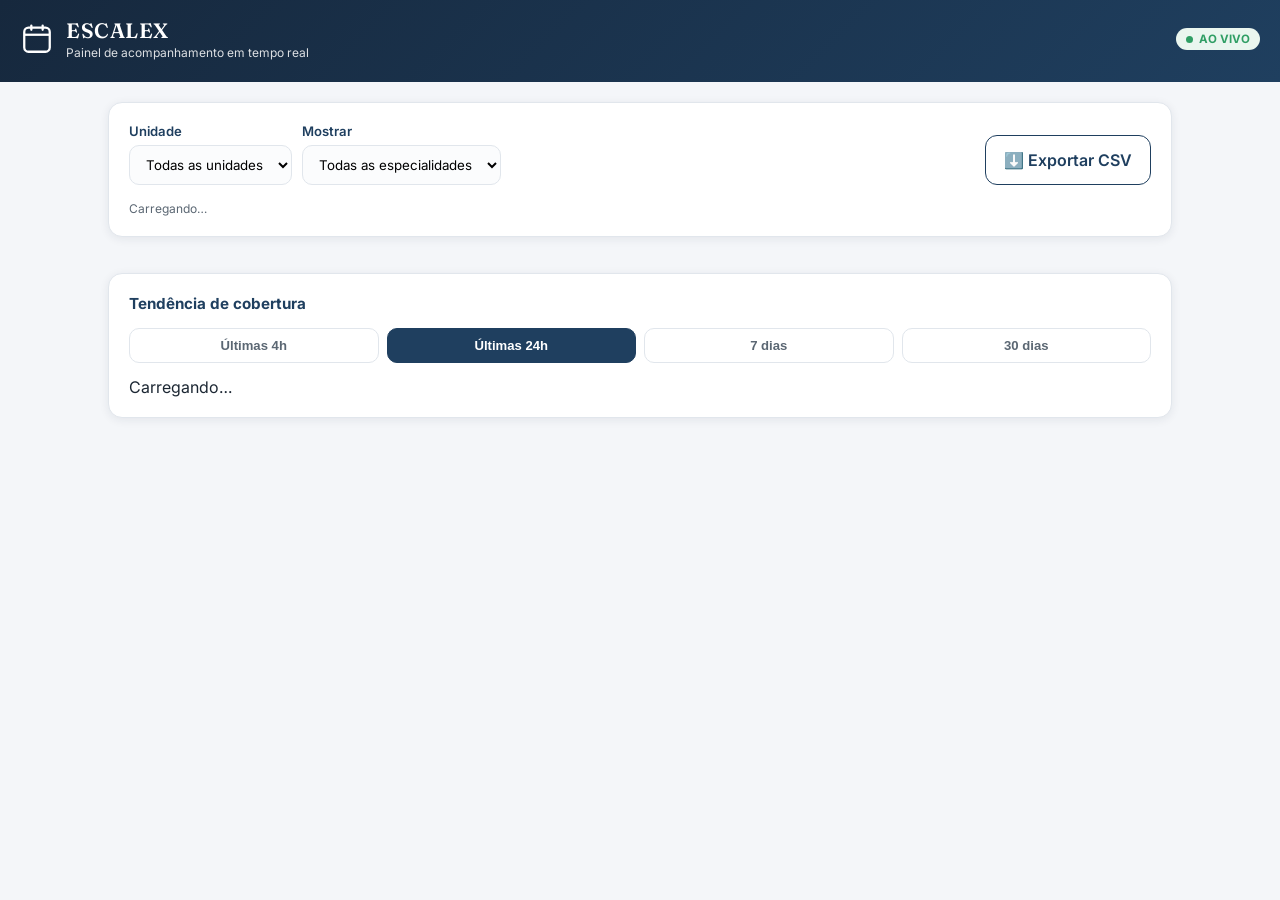
==== dashboard/index.html @ b5d01926 "Add files via upload" ====
<!DOCTYPE html>
<html lang="pt-BR">
<head>
<meta charset="UTF-8">
<meta name="viewport" content="width=device-width, initial-scale=1.0">
<title>Escalex — Painel em Tempo Real</title>
<link href="https://fonts.googleapis.com/css2?family=Fraunces:wght@600&family=Inter:wght@400;500;600;700&display=swap" rel="stylesheet">
<link rel="stylesheet" href="../assets/css/style.css">
<style>
  body { background: var(--bg); }
  .container { max-width: 1100px; }

  .live-badge {
    display:inline-flex; align-items:center; gap:6px;
    font-size:0.72rem; font-weight:700; color: var(--success);
    background:#eaf6ef; padding:4px 10px; border-radius:20px;
  }
  .live-dot { width:7px; height:7px; border-radius:50%; background: var(--success); animation: pulseLive 1.4s infinite; }
  @keyframes pulseLive { 0%,100% { opacity:1; } 50% { opacity:0.3; } }

  .filtros { display:flex; flex-wrap:wrap; gap:10px; align-items:flex-end; margin-bottom:16px; }
  .filtros .field { margin-bottom:0; min-width:160px; }
  .filtros select { width:100%; padding:10px 12px; border-radius:10px; border:1.5px solid var(--border); background:#fbfcfd; font-family: var(--font-body); }

  .grid-unidades { display:grid; grid-template-columns: repeat(auto-fill, minmax(280px, 1fr)); gap:14px; }
  .unidade-card { background:#fff; border:1px solid var(--border); border-radius:14px; padding:16px; box-shadow: var(--shadow-card); }
  .unidade-card .cabecalho-u { display:flex; justify-content:space-between; align-items:flex-start; margin-bottom:10px; }
  .unidade-card h3 { margin:0; font-size:1rem; color: var(--navy-900); font-family: var(--font-display); }
  .unidade-card .sem-registro-aviso { font-size:0.76rem; color: var(--danger); font-weight:600; margin-bottom:8px; }

  .esp-linha { display:flex; justify-content:space-between; align-items:center; padding:5px 0; font-size:0.85rem; border-bottom:1px dashed var(--border); }
  .esp-linha:last-child { border-bottom:none; }
  .esp-valor { font-weight:700; }
  .esp-valor.completo { color: var(--success); }
  .esp-valor.excedente { color: var(--warning); }
  .esp-valor.faltante { color: var(--danger); }
  .esp-valor.sem_registro { color: var(--ink-soft); }

  .periodo-tabs { display:flex; gap:8px; margin-bottom:14px; }
  .periodo-tabs button { flex:1; padding:9px; border-radius:10px; border:1.5px solid var(--border); background:#fff; font-size:0.82rem; font-weight:600; color: var(--ink-soft); cursor:pointer; }
  .periodo-tabs button.active { background: var(--navy-700); color:#fff; border-color: var(--navy-700); }

  .empty-state { text-align:center; padding:30px; color: var(--ink-soft); font-size:0.9rem; }
</style>
</head>
<body>

<div class="topbar" style="display:flex; justify-content:space-between; align-items:center;">
  <div style="display:flex; align-items:center; gap:12px;">
    <svg class="brand-icon" viewBox="0 0 24 24" fill="none" xmlns="http://www.w3.org/2000/svg">
      <rect x="3" y="4" width="18" height="17" rx="3" stroke="#fff" stroke-width="1.6"/>
      <path d="M3 9H21" stroke="#fff" stroke-width="1.6"/>
      <path d="M8 2.5V5.5M16 2.5V5.5" stroke="#fff" stroke-width="1.6" stroke-linecap="round"/>
    </svg>
    <div>
      <h1>ESCALEX</h1>
      <div class="subtitle">Painel de acompanhamento em tempo real</div>
    </div>
  </div>
  <span class="live-badge"><span class="live-dot"></span>AO VIVO</span>
</div>

<div class="container">
  <div class="card">
    <div class="filtros">
      <div class="field">
        <label for="filtroUnidade">Unidade</label>
        <select id="filtroUnidade"><option value="">Todas as unidades</option></select>
      </div>
      <div class="field">
        <label for="filtroStatus">Mostrar</label>
        <select id="filtroStatus">
          <option value="">Todas as especialidades</option>
          <option value="faltante">Só faltantes</option>
          <option value="excedente">Só excedentes</option>
          <option value="sem_registro">Só sem registro</option>
        </select>
      </div>
      <div class="field" style="margin-left:auto;">
        <button class="btn btn-secondary" id="btnExportarCsv" style="width:auto;">⬇️ Exportar CSV</button>
      </div>
    </div>
    <div class="hint" id="ultimaAtualizacao" style="margin-bottom:0;">Carregando…</div>
  </div>

  <div id="gridUnidades" class="grid-unidades"></div>

  <div class="card" style="margin-top:20px;">
    <h3 style="margin-top:0; font-size:0.95rem; color: var(--navy-700);">Tendência de cobertura</h3>
    <div class="periodo-tabs">
      <button data-periodo="4h">Últimas 4h</button>
      <button data-periodo="24h" class="active">Últimas 24h</button>
      <button data-periodo="7d">7 dias</button>
      <button data-periodo="30d">30 dias</button>
    </div>
    <div id="graficoTendencia">Carregando…</div>
  </div>
</div>

<script src="../assets/js/api.js"></script>
<script src="assets/js/dashboard.js"></script>
</body>
</html>
---- assets/css/style.css ----
/* Escalex — estilo compartilhado
   Paleta extraída da identidade visual enviada (navy + branco + acento do brasão) */

:root {
  --navy-900: #16283d;
  --navy-700: #1f3f5f;
  --navy-500: #2e5c86;
  --blue-accent: #4f8fc4;
  --sun-gold: #e8ac1f;      /* do sol no brasão de PE */
  --bg: #f4f6f9;
  --surface: #ffffff;
  --ink: #1c2733;
  --ink-soft: #5b6773;
  --border: #e1e6ec;
  --success: #2f9e64;
  --warning: #d9822b;
  --danger: #c94545;

  --font-display: 'Fraunces', Georgia, serif;
  --font-body: 'Inter', -apple-system, BlinkMacSystemFont, 'Segoe UI', sans-serif;

  --radius: 14px;
  --shadow-card: 0 2px 10px rgba(22, 40, 61, 0.08);
}

* { box-sizing: border-box; }

body {
  margin: 0;
  font-family: var(--font-body);
  background: var(--bg);
  color: var(--ink);
  -webkit-tap-highlight-color: transparent;
}

.topbar {
  background: linear-gradient(135deg, var(--navy-900), var(--navy-700));
  color: #fff;
  padding: 18px 20px 22px;
  display: flex;
  align-items: center;
  gap: 12px;
}

.topbar .brand-icon {
  width: 34px;
  height: 34px;
  flex-shrink: 0;
}

.topbar h1 {
  font-family: var(--font-display);
  font-size: 1.3rem;
  font-weight: 600;
  margin: 0;
  letter-spacing: 0.5px;
}

.topbar .subtitle {
  font-size: 0.75rem;
  opacity: 0.85;
  margin-top: 2px;
}

.container {
  max-width: 480px;
  margin: 0 auto;
  padding: 20px 18px 90px;
}

.card {
  background: var(--surface);
  border-radius: var(--radius);
  box-shadow: var(--shadow-card);
  border: 1px solid var(--border);
  padding: 20px;
  margin-bottom: 16px;
}

.field {
  margin-bottom: 16px;
}

.field label {
  display: block;
  font-size: 0.82rem;
  font-weight: 600;
  color: var(--navy-700);
  margin-bottom: 6px;
}

.field input[type="text"],
.field input[type="password"],
.field input[type="number"],
.field textarea {
  width: 100%;
  padding: 12px 14px;
  border: 1.5px solid var(--border);
  border-radius: 10px;
  font-size: 1rem;
  font-family: var(--font-body);
  background: #fbfcfd;
  transition: border-color 0.15s;
}

.field input:focus,
.field textarea:focus {
  outline: none;
  border-color: var(--blue-accent);
  background: #fff;
}

.field.readonly input {
  background: #eef1f4;
  color: var(--ink-soft);
  border-style: dashed;
}

.hint {
  font-size: 0.75rem;
  color: var(--ink-soft);
  margin-top: 4px;
}

.hint.previous {
  color: var(--blue-accent);
  font-weight: 500;
}

.btn {
  display: inline-flex;
  align-items: center;
  justify-content: center;
  gap: 8px;
  width: 100%;
  padding: 14px 18px;
  border-radius: 12px;
  border: none;
  font-size: 1rem;
  font-weight: 600;
  font-family: var(--font-body);
  cursor: pointer;
  transition: transform 0.08s, opacity 0.15s;
}

.btn:active { transform: scale(0.98); }

.btn-primary {
  background: var(--navy-700);
  color: #fff;
}
.btn-primary:hover { background: var(--navy-900); }

.btn-secondary {
  background: #fff;
  color: var(--navy-700);
  border: 1.5px solid var(--navy-700);
}

.btn:disabled { opacity: 0.5; cursor: not-allowed; }

.badge {
  display: inline-block;
  padding: 4px 10px;
  border-radius: 20px;
  font-size: 0.72rem;
  font-weight: 700;
  letter-spacing: 0.3px;
  text-transform: uppercase;
}
.badge-diurno { background: #fff4dd; color: var(--warning); }
.badge-noturno { background: #e4ecf7; color: var(--navy-700); }

.alert {
  padding: 12px 14px;
  border-radius: 10px;
  font-size: 0.88rem;
  margin-bottom: 16px;
}
.alert-error { background: #fbeaea; color: var(--danger); border: 1px solid #f2c9c9; }
.alert-success { background: #eaf6ef; color: var(--success); border: 1px solid #c9e9d4; }

.signature-pad {
  width: 100%;
  height: 160px;
  border: 1.5px dashed var(--border);
  border-radius: 10px;
  background: #fbfcfd;
  touch-action: none;
}

.photo-preview {
  width: 100%;
  border-radius: 10px;
  border: 1px solid var(--border);
  margin-top: 10px;
  display: none;
}

.geo-status {
  display: flex;
  align-items: center;
  gap: 8px;
  font-size: 0.8rem;
  color: var(--ink-soft);
  margin-top: 8px;
}

.geo-dot {
  width: 8px; height: 8px; border-radius: 50%;
  background: var(--ink-soft);
}
.geo-dot.ok { background: var(--success); }
.geo-dot.pending { background: var(--warning); animation: pulse 1.2s infinite; }

@keyframes pulse {
  0%, 100% { opacity: 1; }
  50% { opacity: 0.3; }
}

.readonly-block {
  background: #f7f9fb;
  border-radius: 10px;
  padding: 12px 14px;
  font-size: 0.85rem;
  color: var(--ink-soft);
  margin-bottom: 16px;
  line-height: 1.6;
}
.readonly-block strong { color: var(--ink); }

/* Barra de navegação inferior do app (Plantão atual / Arquivo) */
.bottom-nav {
  position: fixed;
  bottom: 0; left: 0; right: 0;
  display: flex;
  background: #fff;
  border-top: 1px solid var(--border);
  box-shadow: 0 -2px 10px rgba(22,40,61,0.06);
  z-index: 40;
}
.bottom-nav a {
  flex: 1;
  text-align: center;
  padding: 10px 0 8px;
  text-decoration: none;
  color: var(--ink-soft);
  font-size: 0.72rem;
  font-weight: 600;
}
.bottom-nav a .icone { display:block; font-size: 1.2rem; margin-bottom: 2px; }
.bottom-nav a.active { color: var(--navy-700); }
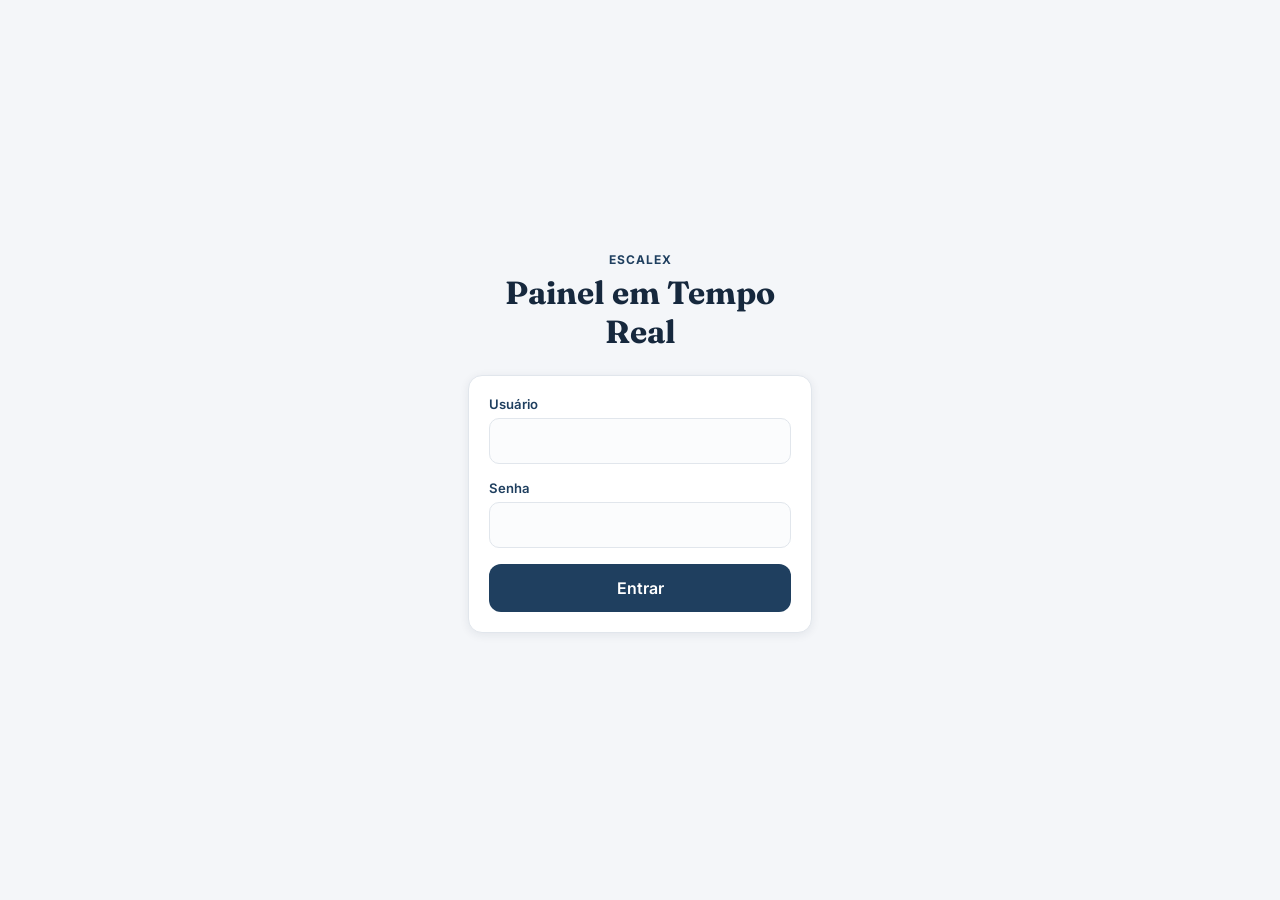
==== commit 9b7e0e34: "Add files via upload" ====
--- a/dashboard/index.html
+++ b/dashboard/index.html
@@ -7,97 +7,32 @@
 <link href="https://fonts.googleapis.com/css2?family=Fraunces:wght@600&family=Inter:wght@400;500;600;700&display=swap" rel="stylesheet">
 <link rel="stylesheet" href="../assets/css/style.css">
 <style>
-  body { background: var(--bg); }
-  .container { max-width: 1100px; }
-
-  .live-badge {
-    display:inline-flex; align-items:center; gap:6px;
-    font-size:0.72rem; font-weight:700; color: var(--success);
-    background:#eaf6ef; padding:4px 10px; border-radius:20px;
-  }
-  .live-dot { width:7px; height:7px; border-radius:50%; background: var(--success); animation: pulseLive 1.4s infinite; }
-  @keyframes pulseLive { 0%,100% { opacity:1; } 50% { opacity:0.3; } }
-
-  .filtros { display:flex; flex-wrap:wrap; gap:10px; align-items:flex-end; margin-bottom:16px; }
-  .filtros .field { margin-bottom:0; min-width:160px; }
-  .filtros select { width:100%; padding:10px 12px; border-radius:10px; border:1.5px solid var(--border); background:#fbfcfd; font-family: var(--font-body); }
-
-  .grid-unidades { display:grid; grid-template-columns: repeat(auto-fill, minmax(280px, 1fr)); gap:14px; }
-  .unidade-card { background:#fff; border:1px solid var(--border); border-radius:14px; padding:16px; box-shadow: var(--shadow-card); }
-  .unidade-card .cabecalho-u { display:flex; justify-content:space-between; align-items:flex-start; margin-bottom:10px; }
-  .unidade-card h3 { margin:0; font-size:1rem; color: var(--navy-900); font-family: var(--font-display); }
-  .unidade-card .sem-registro-aviso { font-size:0.76rem; color: var(--danger); font-weight:600; margin-bottom:8px; }
-
-  .esp-linha { display:flex; justify-content:space-between; align-items:center; padding:5px 0; font-size:0.85rem; border-bottom:1px dashed var(--border); }
-  .esp-linha:last-child { border-bottom:none; }
-  .esp-valor { font-weight:700; }
-  .esp-valor.completo { color: var(--success); }
-  .esp-valor.excedente { color: var(--warning); }
-  .esp-valor.faltante { color: var(--danger); }
-  .esp-valor.sem_registro { color: var(--ink-soft); }
-
-  .periodo-tabs { display:flex; gap:8px; margin-bottom:14px; }
-  .periodo-tabs button { flex:1; padding:9px; border-radius:10px; border:1.5px solid var(--border); background:#fff; font-size:0.82rem; font-weight:600; color: var(--ink-soft); cursor:pointer; }
-  .periodo-tabs button.active { background: var(--navy-700); color:#fff; border-color: var(--navy-700); }
-
-  .empty-state { text-align:center; padding:30px; color: var(--ink-soft); font-size:0.9rem; }
+  body { display:flex; align-items:center; justify-content:center; min-height:100vh; }
+  .login-box { max-width: 380px; width: 100%; padding: 0 18px; }
+  .login-box .eyebrow { text-align:center; color: var(--navy-700); font-size:0.75rem; font-weight:700; letter-spacing:1px; text-transform:uppercase; margin-bottom:6px; }
+  .login-box h1 { text-align:center; font-family: var(--font-display); color: var(--navy-900); margin: 0 0 24px; }
 </style>
 </head>
 <body>
-
-<div class="topbar" style="display:flex; justify-content:space-between; align-items:center;">
-  <div style="display:flex; align-items:center; gap:12px;">
-    <svg class="brand-icon" viewBox="0 0 24 24" fill="none" xmlns="http://www.w3.org/2000/svg">
-      <rect x="3" y="4" width="18" height="17" rx="3" stroke="#fff" stroke-width="1.6"/>
-      <path d="M3 9H21" stroke="#fff" stroke-width="1.6"/>
-      <path d="M8 2.5V5.5M16 2.5V5.5" stroke="#fff" stroke-width="1.6" stroke-linecap="round"/>
-    </svg>
-    <div>
-      <h1>ESCALEX</h1>
-      <div class="subtitle">Painel de acompanhamento em tempo real</div>
-    </div>
-  </div>
-  <span class="live-badge"><span class="live-dot"></span>AO VIVO</span>
-</div>
-
-<div class="container">
+<div class="login-box">
+  <div class="eyebrow">Escalex</div>
+  <h1>Painel em Tempo Real</h1>
   <div class="card">
-    <div class="filtros">
+    <div id="alertBox"></div>
+    <form id="formLoginDashboard">
       <div class="field">
-        <label for="filtroUnidade">Unidade</label>
-        <select id="filtroUnidade"><option value="">Todas as unidades</option></select>
+        <label for="username">Usuário</label>
+        <input type="text" id="username" required>
       </div>
       <div class="field">
-        <label for="filtroStatus">Mostrar</label>
-        <select id="filtroStatus">
-          <option value="">Todas as especialidades</option>
-          <option value="faltante">Só faltantes</option>
-          <option value="excedente">Só excedentes</option>
-          <option value="sem_registro">Só sem registro</option>
-        </select>
+        <label for="senha">Senha</label>
+        <input type="password" id="senha" required>
       </div>
-      <div class="field" style="margin-left:auto;">
-        <button class="btn btn-secondary" id="btnExportarCsv" style="width:auto;">⬇️ Exportar CSV</button>
-      </div>
-    </div>
-    <div class="hint" id="ultimaAtualizacao" style="margin-bottom:0;">Carregando…</div>
-  </div>
-
-  <div id="gridUnidades" class="grid-unidades"></div>
-
-  <div class="card" style="margin-top:20px;">
-    <h3 style="margin-top:0; font-size:0.95rem; color: var(--navy-700);">Tendência de cobertura</h3>
-    <div class="periodo-tabs">
-      <button data-periodo="4h">Últimas 4h</button>
-      <button data-periodo="24h" class="active">Últimas 24h</button>
-      <button data-periodo="7d">7 dias</button>
-      <button data-periodo="30d">30 dias</button>
-    </div>
-    <div id="graficoTendencia">Carregando…</div>
+      <button type="submit" class="btn btn-primary" id="btnEntrar">Entrar</button>
+    </form>
   </div>
 </div>
-
 <script src="../assets/js/api.js"></script>
-<script src="assets/js/dashboard.js"></script>
+<script src="assets/js/login-dashboard.js"></script>
 </body>
 </html>
